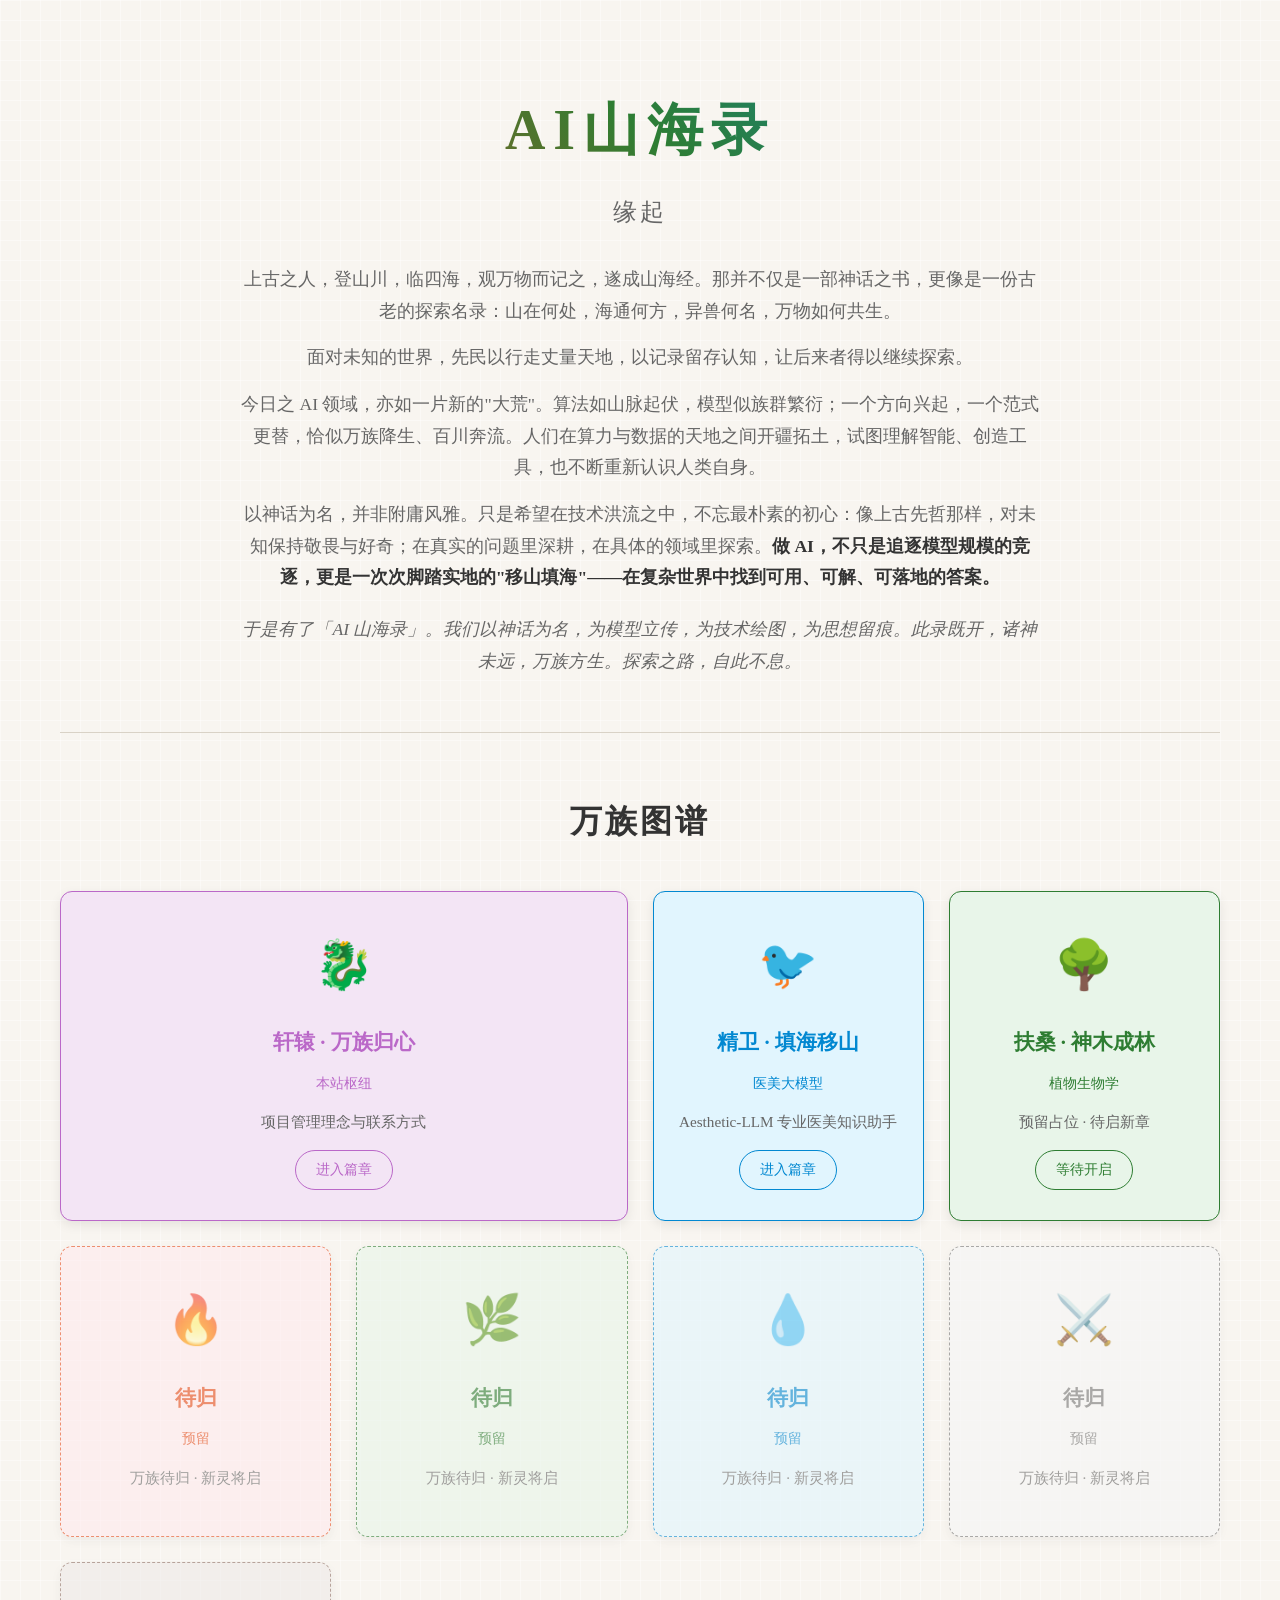
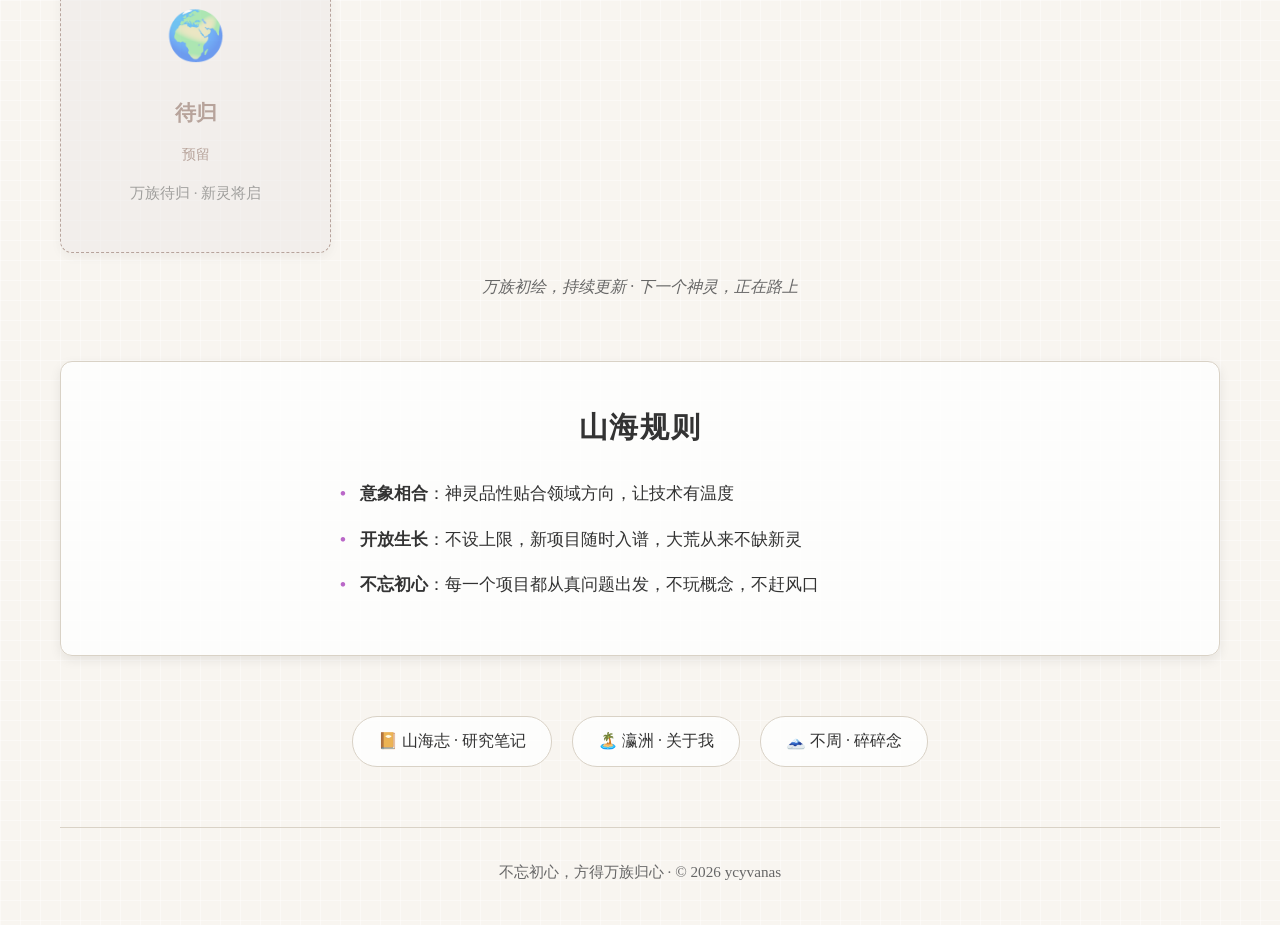
==== index.html @ 4aad5f32 "调整万族图谱顺序，轩辕居首" ====
<!DOCTYPE html>
<html lang="zh-CN">
<head>
    <meta charset="UTF-8">
    <meta name="viewport" content="width=device-width, initial-scale=1.0">
    <title>AI山海录 · 缘起</title>
    <link rel="stylesheet" href="styles/main.css">
</head>
<body>
    <div class="container">
        <!-- 卷首头部 -->
        <header class="hero">
            <h1 class="title">AI山海录</h1>
            <p class="subtitle">缘起</p>
            <div class="intro">
                <p>上古之人，登山川，临四海，观万物而记之，遂成山海经。那并不仅是一部神话之书，更像是一份古老的探索名录：山在何处，海通何方，异兽何名，万物如何共生。</p>
                <p>面对未知的世界，先民以行走丈量天地，以记录留存认知，让后来者得以继续探索。</p>
                <p>今日之 AI 领域，亦如一片新的"大荒"。算法如山脉起伏，模型似族群繁衍；一个方向兴起，一个范式更替，恰似万族降生、百川奔流。人们在算力与数据的天地之间开疆拓土，试图理解智能、创造工具，也不断重新认识人类自身。</p>
                <p>以神话为名，并非附庸风雅。只是希望在技术洪流之中，不忘最朴素的初心：像上古先哲那样，对未知保持敬畏与好奇；在真实的问题里深耕，在具体的领域里探索。<strong>做 AI，不只是追逐模型规模的竞逐，更是一次次脚踏实地的"移山填海"——在复杂世界中找到可用、可解、可落地的答案。</strong></p>
                <p class="open-note">于是有了「AI 山海录」。我们以神话为名，为模型立传，为技术绘图，为思想留痕。此录既开，诸神未远，万族方生。探索之路，自此不息。</p>
            </div>
        </header>

        <!-- 万族图谱 -->
        <section class="gods-map">
            <h2>万族图谱</h2>
            <div class="gods-grid">
                <!-- 轩辕 -->
                <div class="god-card center">
                    <div class="god-icon">🐉</div>
                    <h3>轩辕 · 万族归心</h3>
                    <p class="tag">本站枢纽</p>
                    <p class="desc">项目管理理念与联系方式</p>
                    <a href="gods/xuanyuan.html" class="enter-btn">进入篇章</a>
                </div>

                <!-- 精卫 -->
                <div class="god-card water">
                    <div class="god-icon">🐦</div>
                    <h3>精卫 · 填海移山</h3>
                    <p class="tag">医美大模型</p>
                    <p class="desc">Aesthetic-LLM 专业医美知识助手</p>
                    <a href="gods/jingwei.html" class="enter-btn">进入篇章</a>
                </div>

                <!-- 木部 - 扶桑 -->
                <div class="god-card wood">
                    <div class="god-icon">🌳</div>
                    <h3>扶桑 · 神木成林</h3>
                    <p class="tag">植物生物学</p>
                    <p class="desc">预留占位 · 待启新章</p>
                    <a href="gods/fusang.html" class="enter-btn">等待开启</a>
                </div>

                <!-- 火部 -->
                <div class="god-card fire empty">
                    <div class="god-icon">🔥</div>
                    <h3>待归</h3>
                    <p class="tag">预留</p>
                    <p class="desc">万族待归 · 新灵将启</p>
                </div>

                <!-- 木部 -->
                <div class="god-card wood empty">
                    <div class="god-icon">🌿</div>
                    <h3>待归</h3>
                    <p class="tag">预留</p>
                    <p class="desc">万族待归 · 新灵将启</p>
                </div>

                <!-- 水部 -->
                <div class="god-card water empty">
                    <div class="god-icon">💧</div>
                    <h3>待归</h3>
                    <p class="tag">预留</p>
                    <p class="desc">万族待归 · 新灵将启</p>
                </div>

                <!-- 金部 -->
                <div class="god-card metal empty">
                    <div class="god-icon">⚔️</div>
                    <h3>待归</h3>
                    <p class="tag">预留</p>
                    <p class="desc">万族待归 · 新灵将启</p>
                </div>

                <!-- 土部 -->
                <div class="god-card earth empty">
                    <div class="god-icon">🌍</div>
                    <h3>待归</h3>
                    <p class="tag">预留</p>
                    <p class="desc">万族待归 · 新灵将启</p>
                </div>
            </div>
            <p class="map-footer">万族初绘，持续更新 · 下一个神灵，正在路上</p>
        </section>

        <!-- 山海理念 -->
        <section class="philosophy">
            <h2>山海规则</h2>
            <ul>
                <li><strong>意象相合</strong>：神灵品性贴合领域方向，让技术有温度</li>
                <li><strong>开放生长</strong>：不设上限，新项目随时入谱，大荒从来不缺新灵</li>
                <li><strong>不忘初心</strong>：每一个项目都从真问题出发，不玩概念，不赶风口</li>
            </ul>
        </section>

        <!-- 导航入口 -->
        <nav class="main-nav">
            <a href="notes/" class="nav-item">📔 山海志 · 研究笔记</a>
            <a href="about.html" class="nav-item">🏝️ 瀛洲 · 关于我</a>
            <a href="blog/" class="nav-item">🗻 不周 · 碎碎念</a>
        </nav>

        <!-- 页脚 -->
        <footer class="footer">
            <p>不忘初心，方得万族归心 · © <span id="year"></span> ycyvanas</p>
        </footer>
    </div>

    <script>
        document.getElementById('year').textContent = new Date().getFullYear();
    </script>
</body>
</html>
---- styles/main.css ----
/* AI山海录 - 国风科技风样式 */
* {
    margin: 0;
    padding: 0;
    box-sizing: border-box;
}

:root {
    /* 淡色系国风配色 */
    --bg-color: #f8f5f0;
    --text-color: #333333;
    --secondary-text: #666666;
    --border-color: #d9d2c6;
    --card-bg: rgba(255, 255, 255, 0.8);
    --shadow: 0 4px 12px rgba(0, 0, 0, 0.08);

    /* 五行配色 */
    --fire: #e64a19;
    --fire-light: #ffebee;
    --wood: #2e7d32;
    --wood-light: #e8f5e9;
    --water: #0288d1;
    --water-light: #e1f5fe;
    --metal: #757575;
    --metal-light: #f5f5f5;
    --earth: #8d6e63;
    --earth-light: #efebe9;
    --center: #ba68c8;
    --center-light: #f3e5f5;
}

body {
    font-family: "Noto Serif SC", "Source Han Serif SC", serif;
    background-color: var(--bg-color);
    background-image: 
        linear-gradient(rgba(255,255,255,0.4) 1px, transparent 1px),
        linear-gradient(90deg, rgba(255,255,255,0.4) 1px, transparent 1px);
    background-size: 20px 20px;
    color: var(--text-color);
    line-height: 1.8;
    min-height: 100vh;
}

.container {
    max-width: 1200px;
    margin: 0 auto;
    padding: 40px 20px;
}

/* 卷首头部 */
.hero {
    text-align: center;
    margin-bottom: 60px;
    padding: 40px 0;
    border-bottom: 1px solid var(--border-color);
}

.title {
    font-size: 3.5rem;
    font-weight: bold;
    letter-spacing: 0.5rem;
    margin-bottom: 10px;
    background: linear-gradient(45deg, var(--fire), var(--wood), var(--water));
    -webkit-background-clip: text;
    -webkit-text-fill-color: transparent;
    background-clip: text;
}

.subtitle {
    font-size: 1.5rem;
    color: var(--secondary-text);
    margin-bottom: 30px;
    letter-spacing: 0.2rem;
}

.intro {
    max-width: 800px;
    margin: 0 auto;
    font-size: 1.1rem;
    color: var(--secondary-text);
}

.intro p {
    margin-bottom: 15px;
}

.intro strong {
    color: var(--text-color);
}

.open-note {
    font-style: italic;
    margin-top: 20px;
    color: var(--secondary-text);
}

/* 万族图谱 */
.gods-map {
    margin-bottom: 60px;
}

.gods-map h2 {
    text-align: center;
    font-size: 2rem;
    margin-bottom: 40px;
    letter-spacing: 0.2rem;
}

.gods-grid {
    display: grid;
    grid-template-columns: repeat(auto-fill, minmax(260px, 1fr));
    gap: 25px;
    margin-bottom: 20px;
}

.god-card {
    background: var(--card-bg);
    border: 1px solid var(--border-color);
    border-radius: 12px;
    padding: 30px 20px;
    text-align: center;
    box-shadow: var(--shadow);
    transition: all 0.3s ease;
}

.god-card:hover {
    transform: translateY(-5px);
    box-shadow: 0 8px 20px rgba(0, 0, 0, 0.12);
}

.god-card.empty {
    opacity: 0.6;
    border-style: dashed;
}

.god-icon {
    font-size: 3rem;
    margin-bottom: 15px;
}

.god-card h3 {
    font-size: 1.3rem;
    margin-bottom: 8px;
}

.god-card .tag {
    display: inline-block;
    padding: 2px 12px;
    border-radius: 12px;
    font-size: 0.85rem;
    margin-bottom: 10px;
}

.god-card .desc {
    color: var(--secondary-text);
    font-size: 0.95rem;
    margin-bottom: 15px;
}

.enter-btn {
    display: inline-block;
    padding: 6px 20px;
    border: 1px solid currentColor;
    border-radius: 20px;
    text-decoration: none;
    color: inherit;
    font-size: 0.9rem;
    transition: all 0.3s ease;
}

.enter-btn:hover {
    background: currentColor;
    color: white;
}

/* 五行配色 */
.god-card.fire {
    border-color: var(--fire);
    color: var(--fire);
    background-color: var(--fire-light);
}
.god-card.wood {
    border-color: var(--wood);
    color: var(--wood);
    background-color: var(--wood-light);
}
.god-card.water {
    border-color: var(--water);
    color: var(--water);
    background-color: var(--water-light);
}
.god-card.metal {
    border-color: var(--metal);
    color: var(--metal);
    background-color: var(--metal-light);
}
.god-card.earth {
    border-color: var(--earth);
    color: var(--earth);
    background-color: var(--earth-light);
}
.god-card.center {
    border-color: var(--center);
    color: var(--center);
    background-color: var(--center-light);
    grid-column: span 2;
}
@media (max-width: 768px) {
    .god-card.center {
        grid-column: span 1;
    }
}

.map-footer {
    text-align: center;
    color: var(--secondary-text);
    font-style: italic;
    margin-top: 20px;
}

/* 山海理念 */
.philosophy {
    margin-bottom: 60px;
    padding: 40px;
    background: var(--card-bg);
    border: 1px solid var(--border-color);
    border-radius: 12px;
    box-shadow: var(--shadow);
}

.philosophy h2 {
    text-align: center;
    font-size: 1.8rem;
    margin-bottom: 25px;
    letter-spacing: 0.1rem;
}

.philosophy ul {
    max-width: 600px;
    margin: 0 auto;
    list-style: none;
}

.philosophy li {
    margin-bottom: 15px;
    padding-left: 20px;
    position: relative;
    font-size: 1.05rem;
}

.philosophy li::before {
    content: "•";
    position: absolute;
    left: 0;
    color: var(--center);
    font-weight: bold;
}

/* 导航 */
.main-nav {
    display: flex;
    flex-wrap: wrap;
    justify-content: center;
    gap: 20px;
    margin-bottom: 60px;
}

.nav-item {
    padding: 10px 25px;
    background: var(--card-bg);
    border: 1px solid var(--border-color);
    border-radius: 25px;
    text-decoration: none;
    color: var(--text-color);
    transition: all 0.3s ease;
}

.nav-item:hover {
    border-color: var(--center);
    background: var(--center-light);
    color: var(--center);
}

/* 页脚 */
.footer {
    text-align: center;
    padding-top: 30px;
    border-top: 1px solid var(--border-color);
    color: var(--secondary-text);
    font-size: 0.95rem;
}

/* 子页面通用样式 */
.god-header {
    text-align: center;
    margin-bottom: 40px;
    padding-bottom: 20px;
    border-bottom: 1px solid var(--border-color);
}
.god-header .god-icon {
    font-size: 4rem;
    margin-bottom: 15px;
}
.god-header h1 {
    font-size: 2.2rem;
    margin-bottom: 8px;
}
.god-header .tag {
    color: var(--secondary-text);
    font-size: 1.1rem;
}
.god-content {
    max-width: 800px;
    margin: 0 auto 40px;
    background: var(--card-bg);
    padding: 40px;
    border-radius: 12px;
    border: 1px solid var(--border-color);
    box-shadow: var(--shadow);
}
.god-content h2 {
    font-size: 1.5rem;
    margin: 30px 0 15px;
}
.god-content h2:first-child {
    margin-top: 0;
}
.god-content ul, .god-content ol {
    padding-left: 25px;
    margin-bottom: 15px;
}
.god-content li {
    margin-bottom: 8px;
}
.back-nav {
    text-align: center;
    margin-bottom: 40px;
}
.back-nav a {
    display: inline-block;
    padding: 8px 25px;
    border: 1px solid var(--border-color);
    border-radius: 20px;
    text-decoration: none;
    color: var(--text-color);
    transition: all 0.3s ease;
}
.back-nav a:hover {
    border-color: var(--center);
    background: var(--center-light);
    color: var(--center);
}
blockquote {
    border-left: 4px solid var(--border-color);
    padding-left: 20px;
    font-style: italic;
    color: var(--secondary-text);
    margin: 20px 0;
}
.god-content a {
    color: var(--water);
}

/* 响应式 */
@media (max-width: 768px) {
    .title {
        font-size: 2.5rem;
        letter-spacing: 0.2rem;
    }
    .container {
        padding: 20px 15px;
    }
    .philosophy {
        padding: 25px 20px;
    }
    .god-content {
        padding: 25px 20px;
    }
}
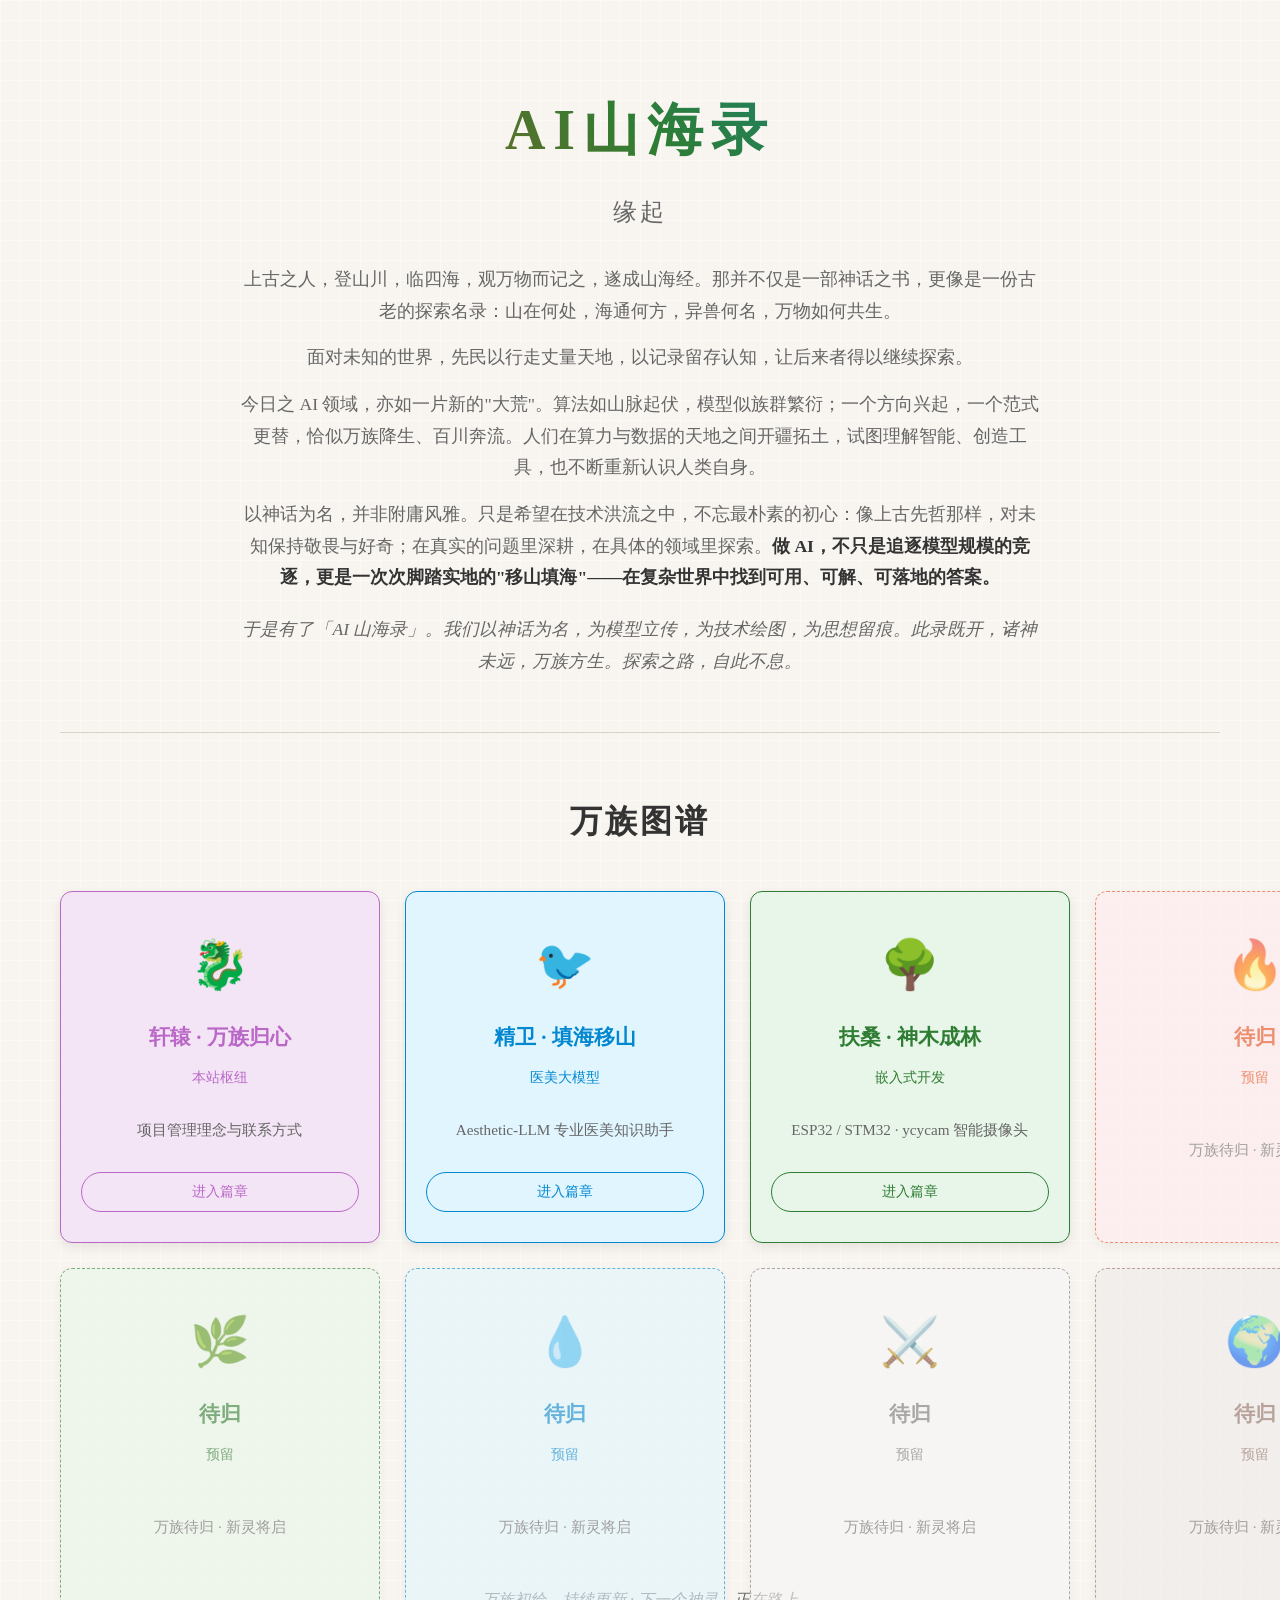
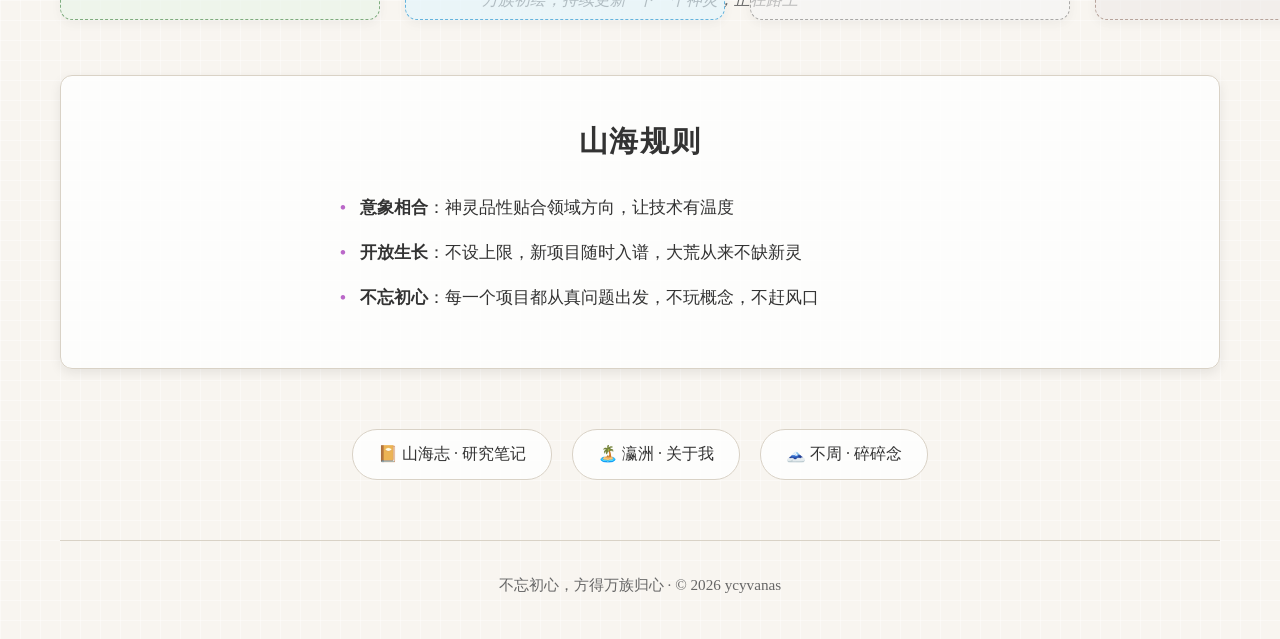
==== commit cf1d9271: "更新扶桑页面：补充嵌入式开发项目进展" ====
--- a/index.html
+++ b/index.html
@@ -47,9 +47,9 @@
                 <div class="god-card wood">
                     <div class="god-icon">🌳</div>
                     <h3>扶桑 · 神木成林</h3>
-                    <p class="tag">植物生物学</p>
-                    <p class="desc">预留占位 · 待启新章</p>
-                    <a href="gods/fusang.html" class="enter-btn">等待开启</a>
+                    <p class="tag">嵌入式开发</p>
+                    <p class="desc">ESP32 / STM32 · ycycam 智能摄像头</p>
+                    <a href="gods/fusang.html" class="enter-btn">进入篇章</a>
                 </div>
 
                 <!-- 火部 -->
--- a/styles/main.css
+++ b/styles/main.css
@@ -108,9 +108,24 @@
 
 .gods-grid {
     display: grid;
-    grid-template-columns: repeat(auto-fill, minmax(260px, 1fr));
+    grid-template-columns: repeat(4, 1fr);
     gap: 25px;
     margin-bottom: 20px;
+}
+@media (max-width: 1024px) {
+    .gods-grid {
+        grid-template-columns: repeat(3, 1fr);
+    }
+}
+@media (max-width: 768px) {
+    .gods-grid {
+        grid-template-columns: repeat(2, 1fr);
+    }
+}
+@media (max-width: 480px) {
+    .gods-grid {
+        grid-template-columns: 1fr;
+    }
 }
 
 .god-card {
@@ -121,6 +136,10 @@
     text-align: center;
     box-shadow: var(--shadow);
     transition: all 0.3s ease;
+    aspect-ratio: 1 / 1.1;
+    display: flex;
+    flex-direction: column;
+    justify-content: space-between;
 }
 
 .god-card:hover {
@@ -135,12 +154,14 @@
 
 .god-icon {
     font-size: 3rem;
-    margin-bottom: 15px;
+    margin-bottom: 10px;
+    flex-shrink: 0;
 }
 
 .god-card h3 {
     font-size: 1.3rem;
     margin-bottom: 8px;
+    flex-shrink: 0;
 }
 
 .god-card .tag {
@@ -149,12 +170,17 @@
     border-radius: 12px;
     font-size: 0.85rem;
     margin-bottom: 10px;
+    flex-shrink: 0;
 }
 
 .god-card .desc {
     color: var(--secondary-text);
     font-size: 0.95rem;
     margin-bottom: 15px;
+    flex-grow: 1;
+    display: flex;
+    align-items: center;
+    justify-content: center;
 }
 
 .enter-btn {
@@ -203,12 +229,6 @@
     border-color: var(--center);
     color: var(--center);
     background-color: var(--center-light);
-    grid-column: span 2;
-}
-@media (max-width: 768px) {
-    .god-card.center {
-        grid-column: span 1;
-    }
 }
 
 .map-footer {
@@ -367,13 +387,102 @@
         font-size: 2.5rem;
         letter-spacing: 0.2rem;
     }
+    .subtitle {
+        font-size: 1.2rem;
+    }
+    .intro {
+        font-size: 1rem;
+    }
+    .hero {
+        padding: 20px 0 40px;
+        margin-bottom: 40px;
+    }
     .container {
         padding: 20px 15px;
     }
     .philosophy {
         padding: 25px 20px;
+        margin-bottom: 40px;
+    }
+    .philosophy h2 {
+        font-size: 1.5rem;
+    }
+    .gods-map h2 {
+        font-size: 1.6rem;
     }
     .god-content {
         padding: 25px 20px;
     }
-}
+    .god-icon {
+        font-size: 2.5rem;
+    }
+    .god-card h3 {
+        font-size: 1.15rem;
+    }
+    .god-card {
+        padding: 25px 15px;
+    }
+    .main-nav {
+        gap: 15px;
+        margin-bottom: 40px;
+    }
+    .nav-item {
+        padding: 8px 20px;
+        font-size: 0.95rem;
+    }
+}
+@media (max-width: 480px) {
+    .title {
+        font-size: 2rem;
+        letter-spacing: 0.1rem;
+    }
+    .subtitle {
+        font-size: 1rem;
+        margin-bottom: 20px;
+    }
+    .intro {
+        font-size: 0.95rem;
+    }
+    .hero {
+        padding: 10px 0 30px;
+        margin-bottom: 30px;
+    }
+    .gods-map h2 {
+        font-size: 1.4rem;
+        margin-bottom: 25px;
+    }
+    .philosophy {
+        padding: 20px 15px;
+        margin-bottom: 30px;
+    }
+    .philosophy h2 {
+        font-size: 1.3rem;
+        margin-bottom: 20px;
+    }
+    .philosophy li {
+        font-size: 0.95rem;
+    }
+    .god-icon {
+        font-size: 3rem;
+    }
+    .god-card h3 {
+        font-size: 1.3rem;
+    }
+    .god-card {
+        padding: 30px 20px;
+        aspect-ratio: 2 / 1;
+    }
+    .main-nav {
+        flex-direction: column;
+        gap: 10px;
+    }
+    .nav-item {
+        text-align: center;
+    }
+    .god-header h1 {
+        font-size: 1.8rem;
+    }
+    .god-header .god-icon {
+        font-size: 3.5rem;
+    }
+}
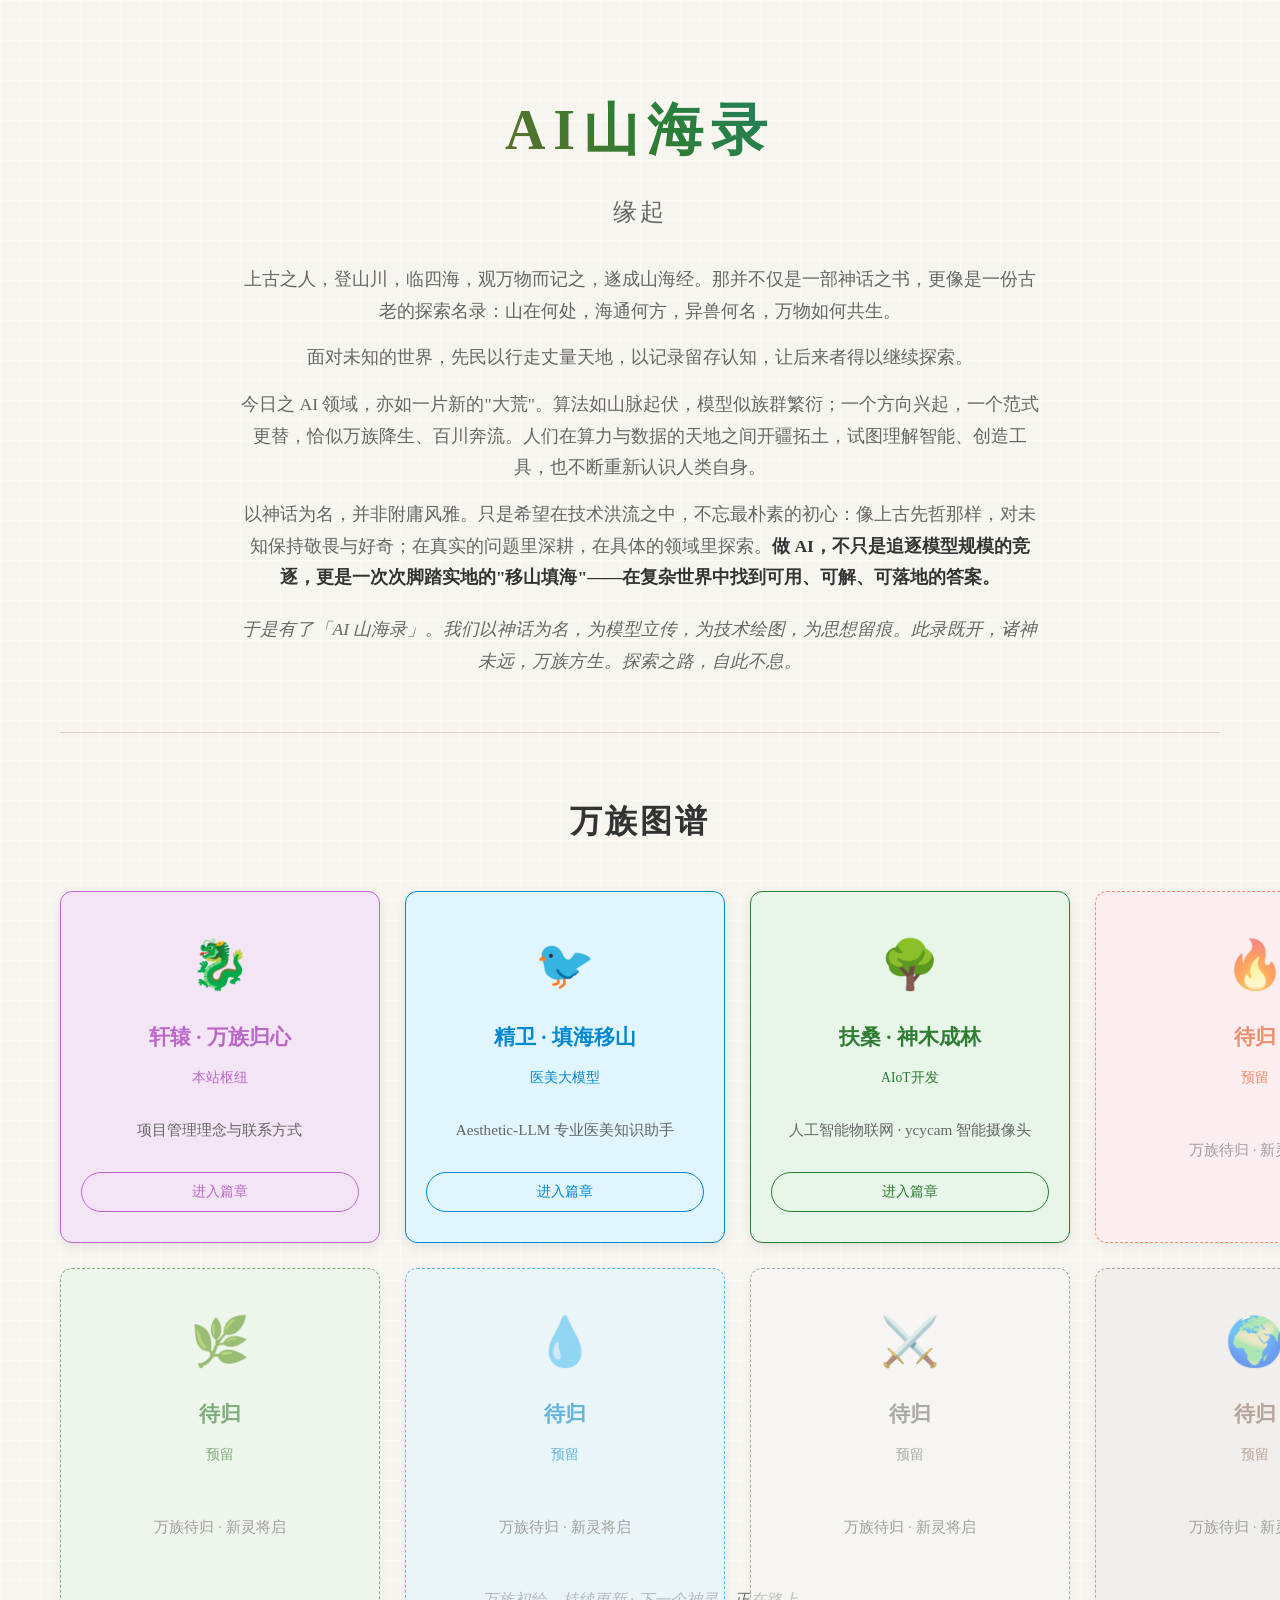
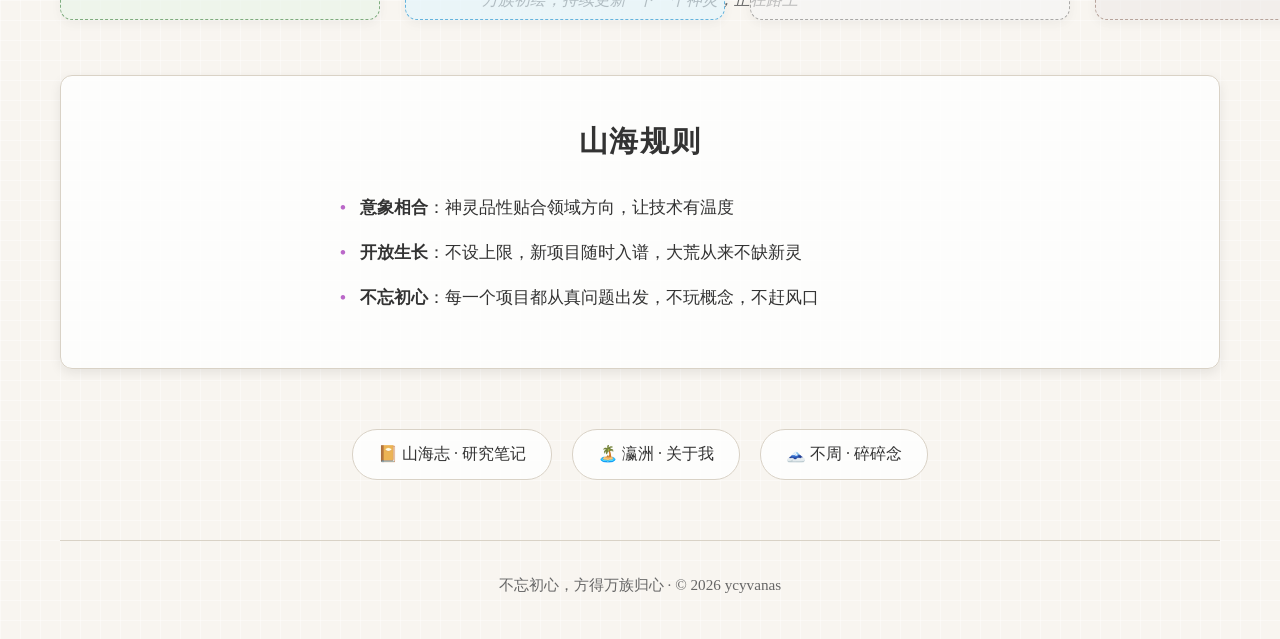
==== commit 96b5ccea: "扶桑领域重新聚焦：嵌入式开发 → AIoT开发" ====
--- a/index.html
+++ b/index.html
@@ -47,8 +47,8 @@
                 <div class="god-card wood">
                     <div class="god-icon">🌳</div>
                     <h3>扶桑 · 神木成林</h3>
-                    <p class="tag">嵌入式开发</p>
-                    <p class="desc">ESP32 / STM32 · ycycam 智能摄像头</p>
+                    <p class="tag">AIoT开发</p>
+                    <p class="desc">人工智能物联网 · ycycam 智能摄像头</p>
                     <a href="gods/fusang.html" class="enter-btn">进入篇章</a>
                 </div>
 
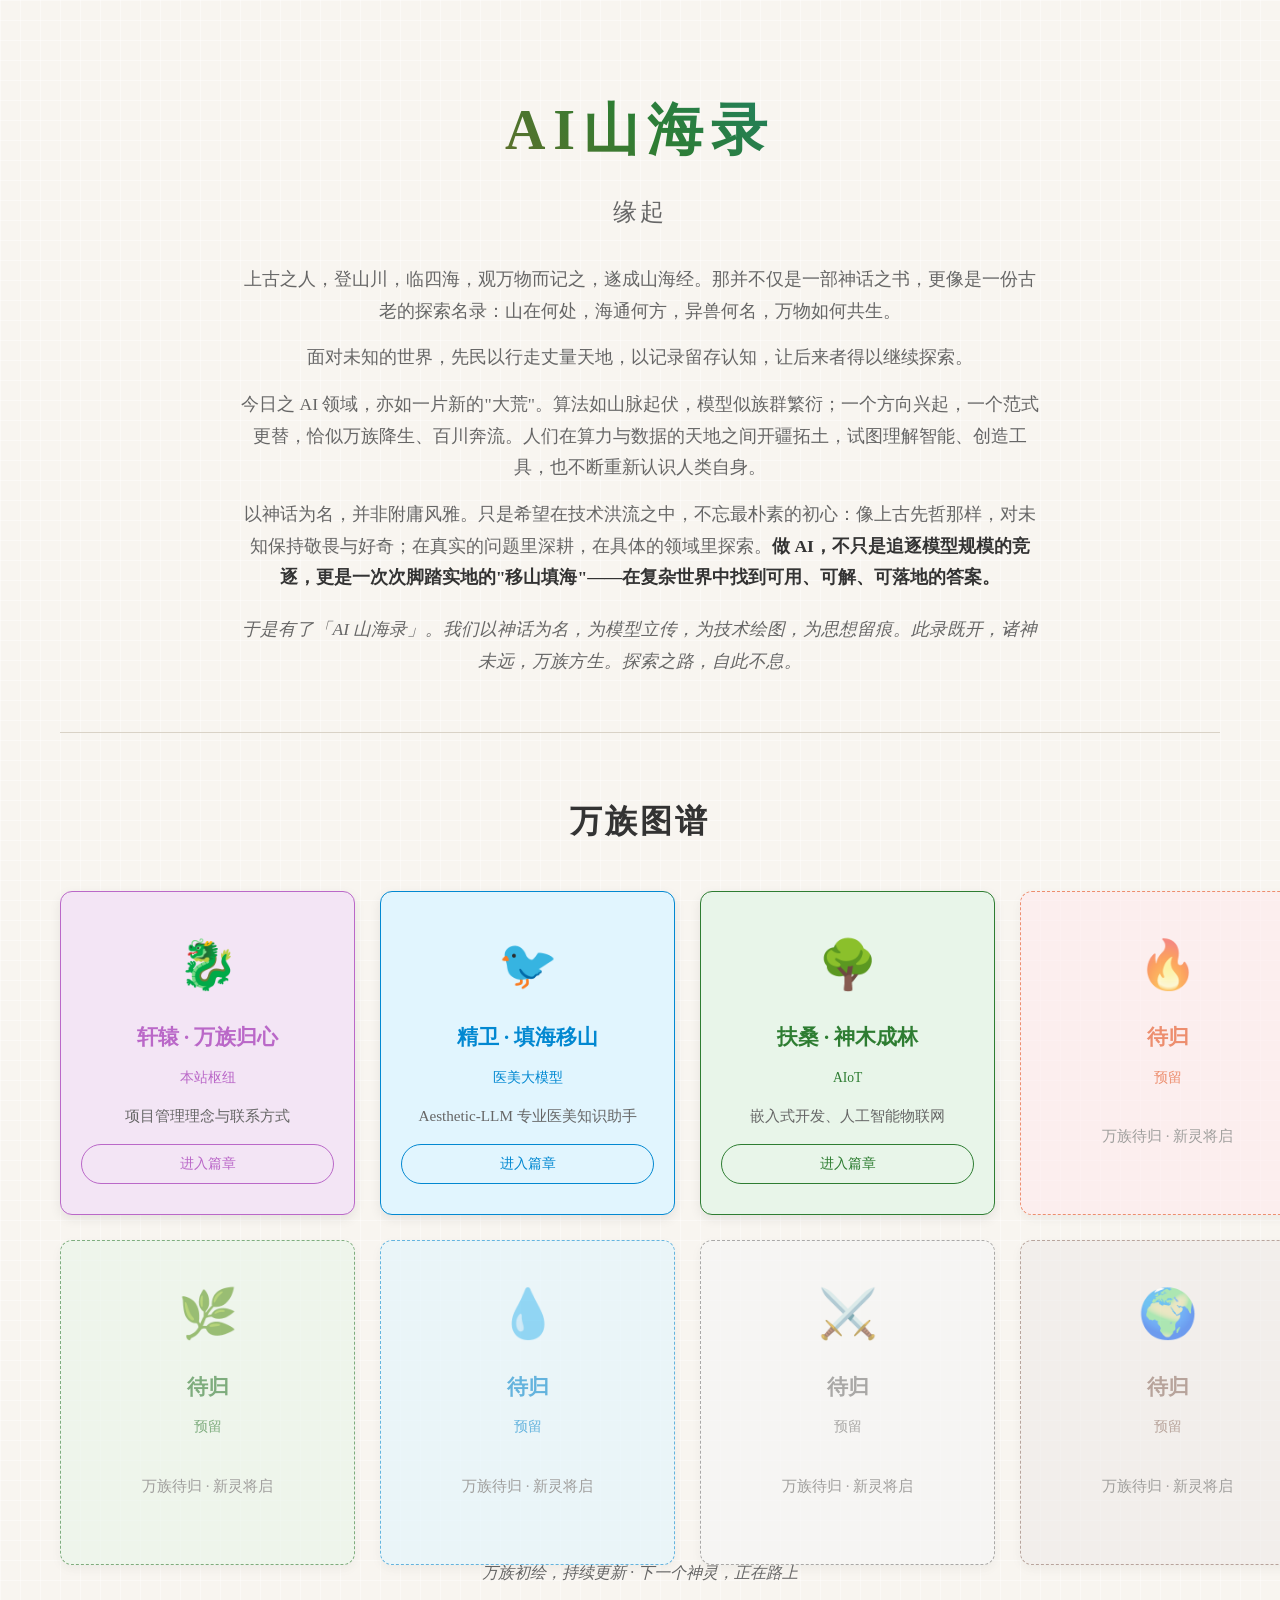
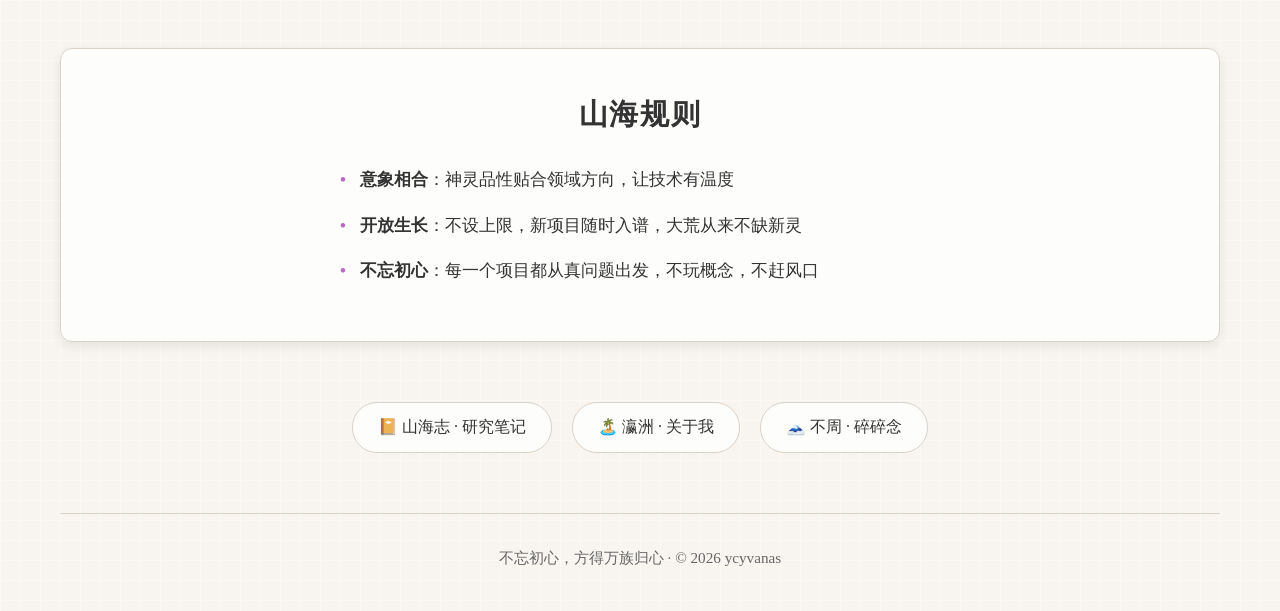
==== commit bc68698b: "auto update 2026-05-31 12:47:23" ====
--- a/index.html
+++ b/index.html
@@ -47,8 +47,8 @@
                 <div class="god-card wood">
                     <div class="god-icon">🌳</div>
                     <h3>扶桑 · 神木成林</h3>
-                    <p class="tag">AIoT开发</p>
-                    <p class="desc">人工智能物联网 · ycycam 智能摄像头</p>
+                    <p class="tag">AIoT</p>
+                    <p class="desc">嵌入式开发、人工智能物联网</p>
                     <a href="gods/fusang.html" class="enter-btn">进入篇章</a>
                 </div>
 
--- a/styles/main.css
+++ b/styles/main.css
@@ -381,6 +381,122 @@
     color: var(--water);
 }
 
+/* 文档卡片网格 */
+.doc-links {
+    margin: 25px 0 30px;
+}
+.doc-links h2 {
+    margin-bottom: 20px !important;
+}
+.doc-grid {
+    display: grid;
+    grid-template-columns: repeat(2, 1fr);
+    gap: 15px;
+}
+@media (max-width: 600px) {
+    .doc-grid {
+        grid-template-columns: 1fr;
+    }
+}
+.doc-card {
+    display: flex;
+    flex-wrap: wrap;
+    align-items: center;
+    gap: 10px;
+    padding: 16px;
+    background: var(--card-bg);
+    border: 1px solid var(--border-color);
+    border-radius: 10px;
+    text-decoration: none;
+    color: var(--text-color);
+    transition: all 0.3s ease;
+}
+.doc-card:hover {
+    border-color: var(--wood);
+    background: var(--wood-light);
+    transform: translateY(-2px);
+    box-shadow: 0 4px 12px rgba(0, 0, 0, 0.1);
+}
+.doc-icon {
+    font-size: 1.6rem;
+    flex-shrink: 0;
+}
+.doc-title {
+    font-weight: bold;
+    font-size: 1.05rem;
+    color: var(--wood);
+    width: 100%;
+}
+.doc-desc {
+    font-size: 0.85rem;
+    color: var(--secondary-text);
+    width: 100%;
+}
+
+/* 规格速查表格 */
+.spec-table {
+    width: 100%;
+    border-collapse: collapse;
+    margin: 10px 0 20px;
+    font-size: 0.95rem;
+}
+.spec-table th {
+    background: var(--wood-light);
+    padding: 10px 14px;
+    text-align: left;
+    border-bottom: 2px solid var(--wood);
+    color: var(--wood);
+    font-weight: bold;
+}
+.spec-table td {
+    padding: 8px 14px;
+    border-bottom: 1px solid var(--border-color);
+}
+.spec-table tr:hover td {
+    background: rgba(46, 125, 50, 0.04);
+}
+
+/* 学习路线 */
+.learning-path {
+    background: var(--bh-color, var(--wood-light));
+    border: 1px dashed var(--wood);
+    border-radius: 10px;
+    padding: 16px 20px;
+    margin: 15px 0 25px;
+    text-align: center;
+}
+.learning-path h4 {
+    margin-bottom: 8px;
+    color: var(--wood);
+}
+.path-diagram {
+    font-family: "Noto Serif SC", monospace;
+    font-size: 1rem;
+    color: var(--wood);
+    white-space: pre-wrap;
+    word-break: break-all;
+    margin: 8px 0;
+    background: transparent;
+    border: none;
+    padding: 0;
+    line-height: 1.8;
+}
+.path-note {
+    font-size: 0.85rem;
+    color: var(--secondary-text);
+    font-style: italic;
+}
+
+/* 更新标记 */
+.update-note {
+    text-align: right;
+    font-size: 0.8rem;
+    color: var(--secondary-text);
+    margin-top: 30px;
+    border-top: 1px solid var(--border-color);
+    padding-top: 15px;
+}
+
 /* 响应式 */
 @media (max-width: 768px) {
     .title {
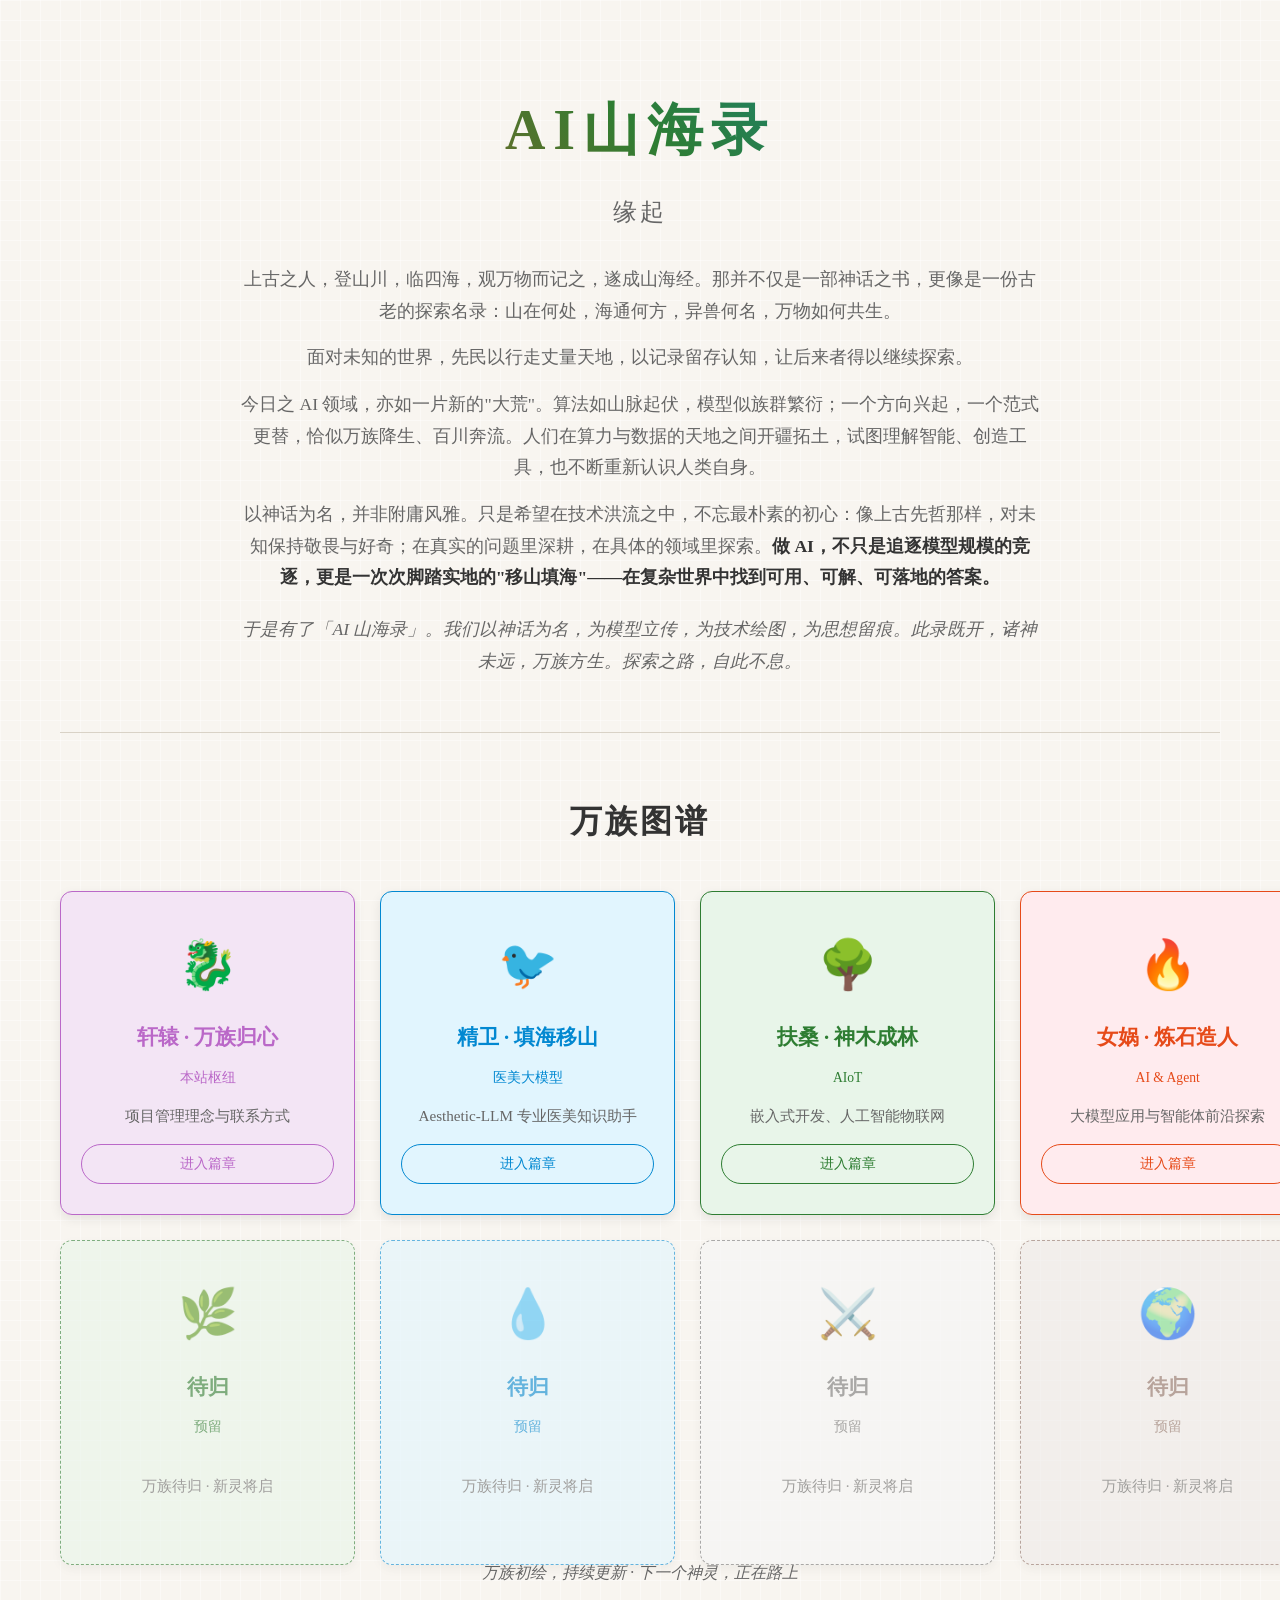
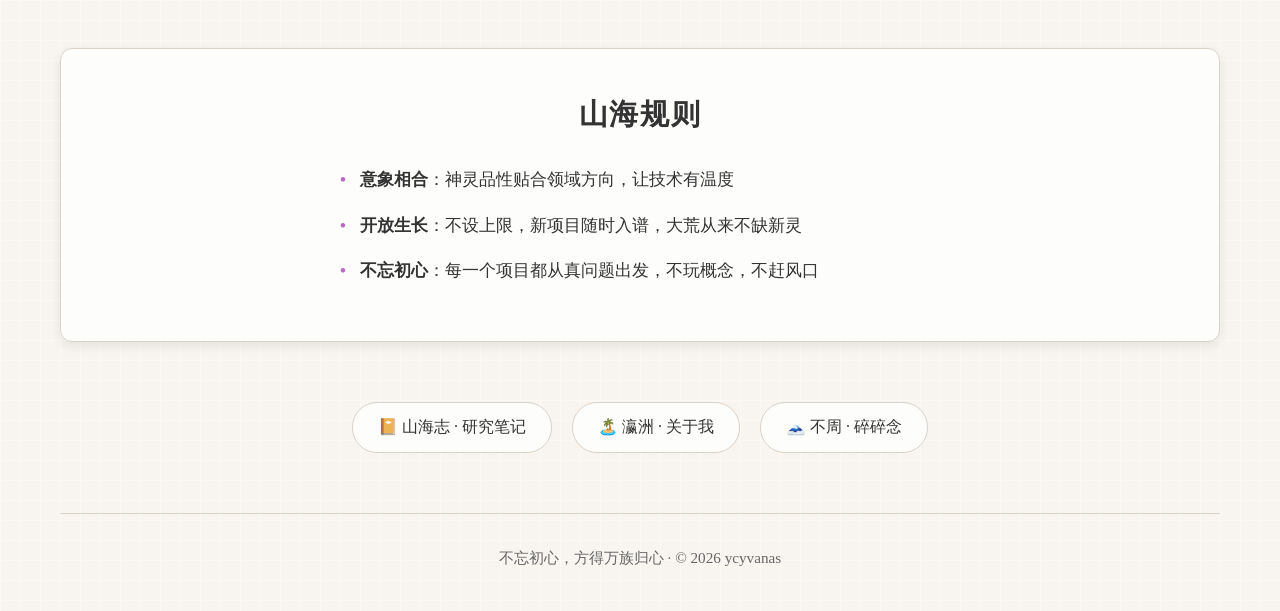
==== commit 6c8dd8f9: "新增女娲页面：AI&Agent前沿，火部归位" ====
--- a/index.html
+++ b/index.html
@@ -52,12 +52,13 @@
                     <a href="gods/fusang.html" class="enter-btn">进入篇章</a>
                 </div>
 
-                <!-- 火部 -->
-                <div class="god-card fire empty">
+                <!-- 火部 - 女娲 -->
+                <div class="god-card fire">
                     <div class="god-icon">🔥</div>
-                    <h3>待归</h3>
-                    <p class="tag">预留</p>
-                    <p class="desc">万族待归 · 新灵将启</p>
+                    <h3>女娲 · 炼石造人</h3>
+                    <p class="tag">AI & Agent</p>
+                    <p class="desc">大模型应用与智能体前沿探索</p>
+                    <a href="gods/nvwa.html" class="enter-btn">进入篇章</a>
                 </div>
 
                 <!-- 木部 -->
--- a/styles/main.css
+++ b/styles/main.css
@@ -487,6 +487,24 @@
     font-style: italic;
 }
 
+/* 发展路线 */
+.roadmap h3 {
+    font-size: 1rem;
+    margin-top: 1.2em;
+    margin-bottom: 0.4em;
+    color: var(--heading-color);
+}
+.roadmap .roadmap-status {
+    font-size: 0.75rem;
+    color: var(--secondary-text);
+    font-weight: normal;
+    margin-left: 0.5em;
+}
+.roadmap ul {
+    margin-top: 0;
+    margin-bottom: 0.6em;
+}
+
 /* 更新标记 */
 .update-note {
     text-align: right;
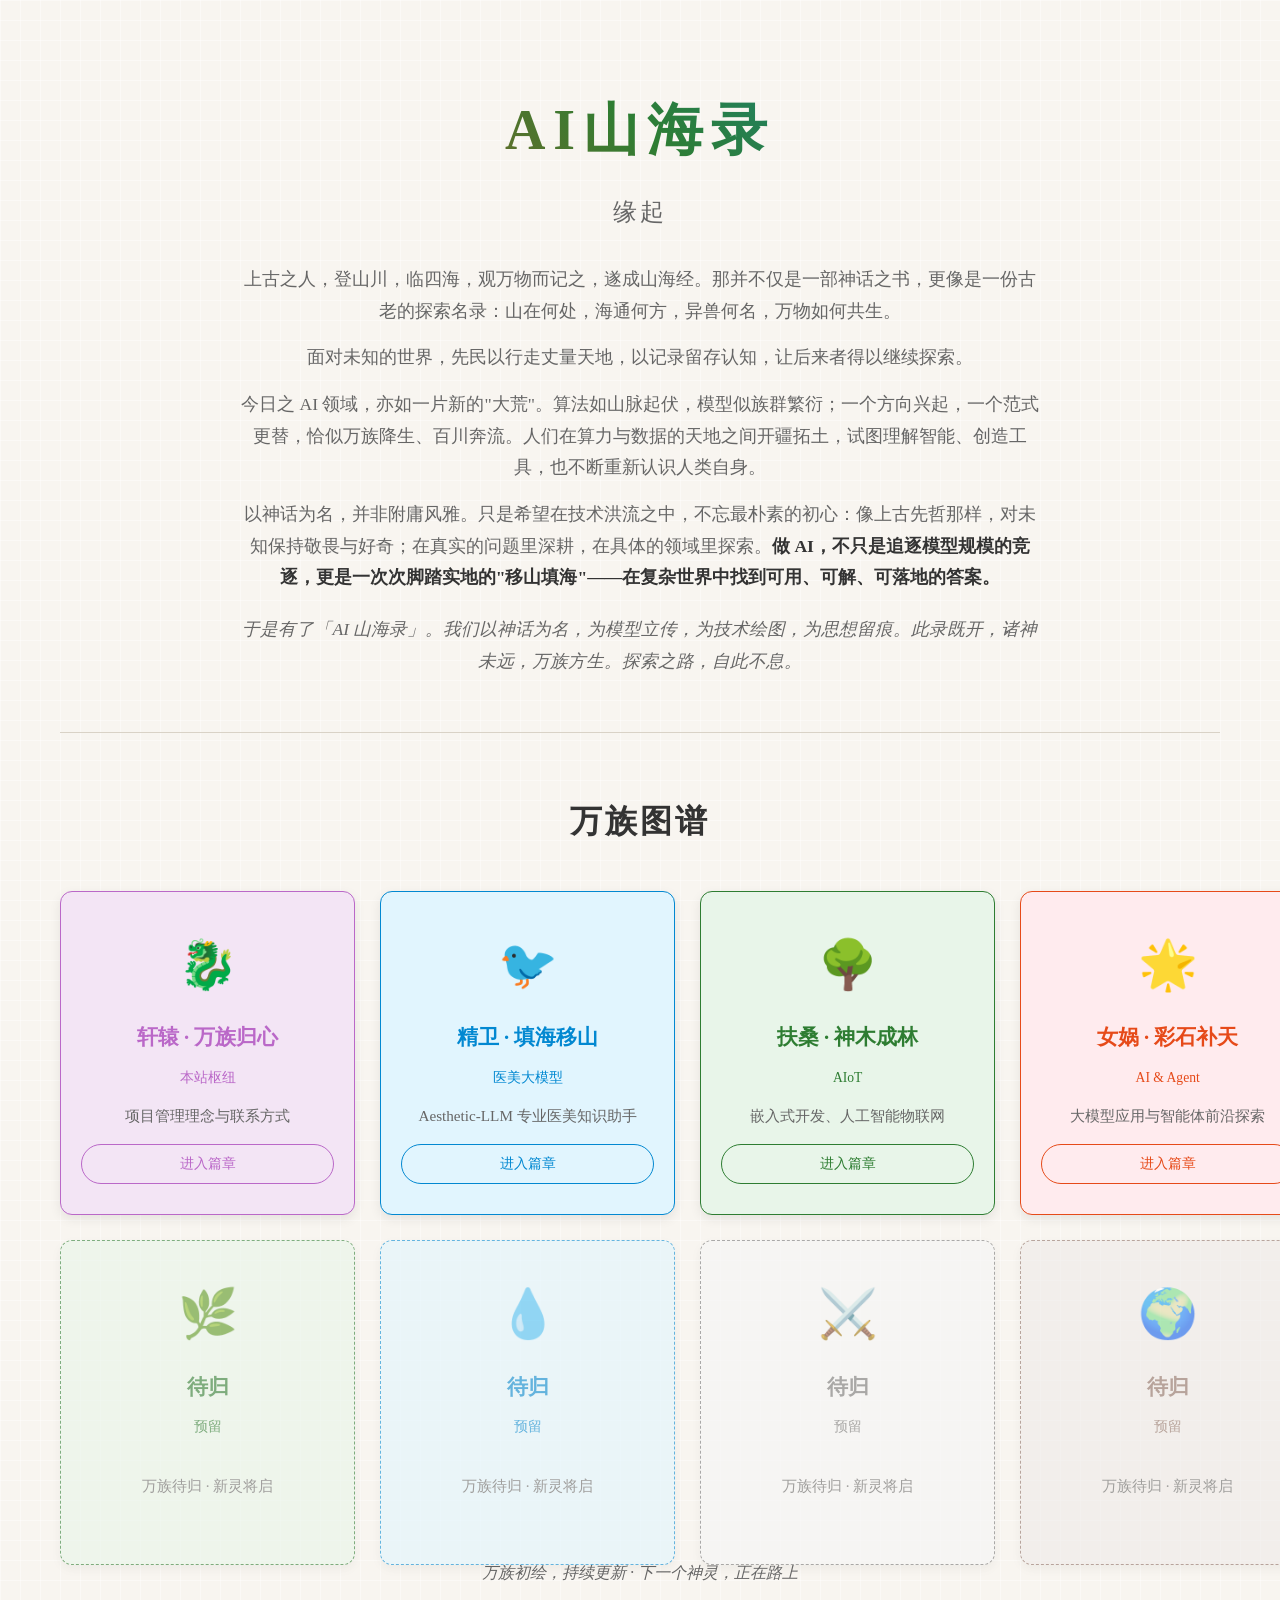
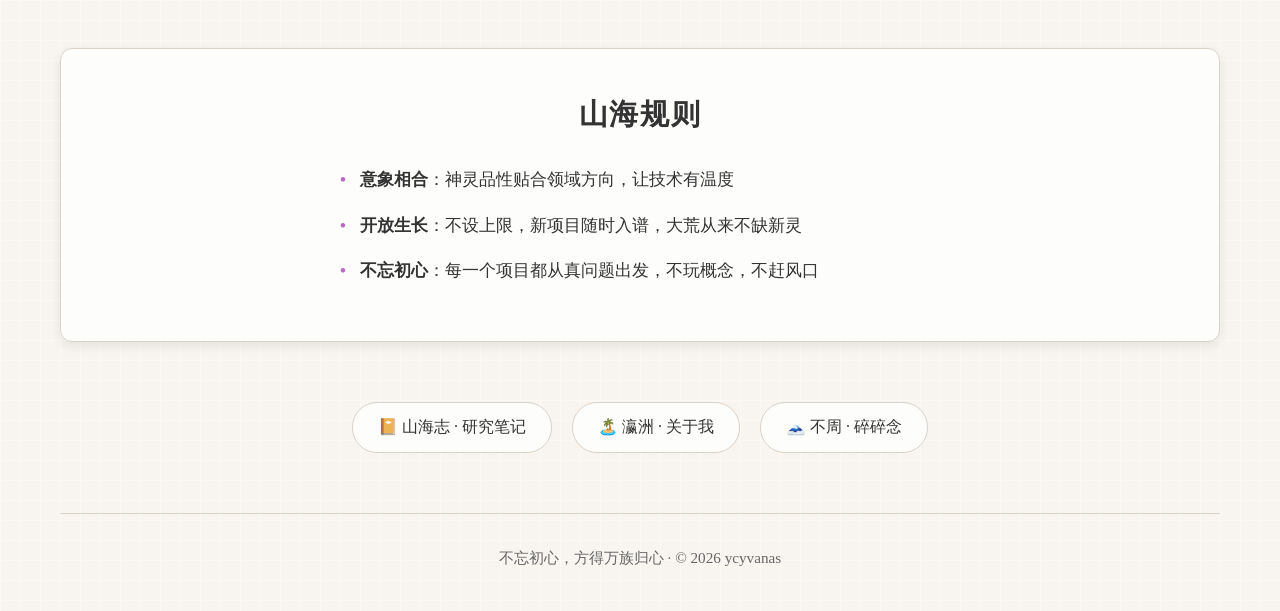
==== commit 3b922875: "女娲页面重写：以「彩石补天」为核心叙事，五色石对应五大能力方向" ====
--- a/index.html
+++ b/index.html
@@ -54,8 +54,8 @@
 
                 <!-- 火部 - 女娲 -->
                 <div class="god-card fire">
-                    <div class="god-icon">🔥</div>
-                    <h3>女娲 · 炼石造人</h3>
+                    <div class="god-icon">🌟</div>
+                    <h3>女娲 · 彩石补天</h3>
                     <p class="tag">AI & Agent</p>
                     <p class="desc">大模型应用与智能体前沿探索</p>
                     <a href="gods/nvwa.html" class="enter-btn">进入篇章</a>
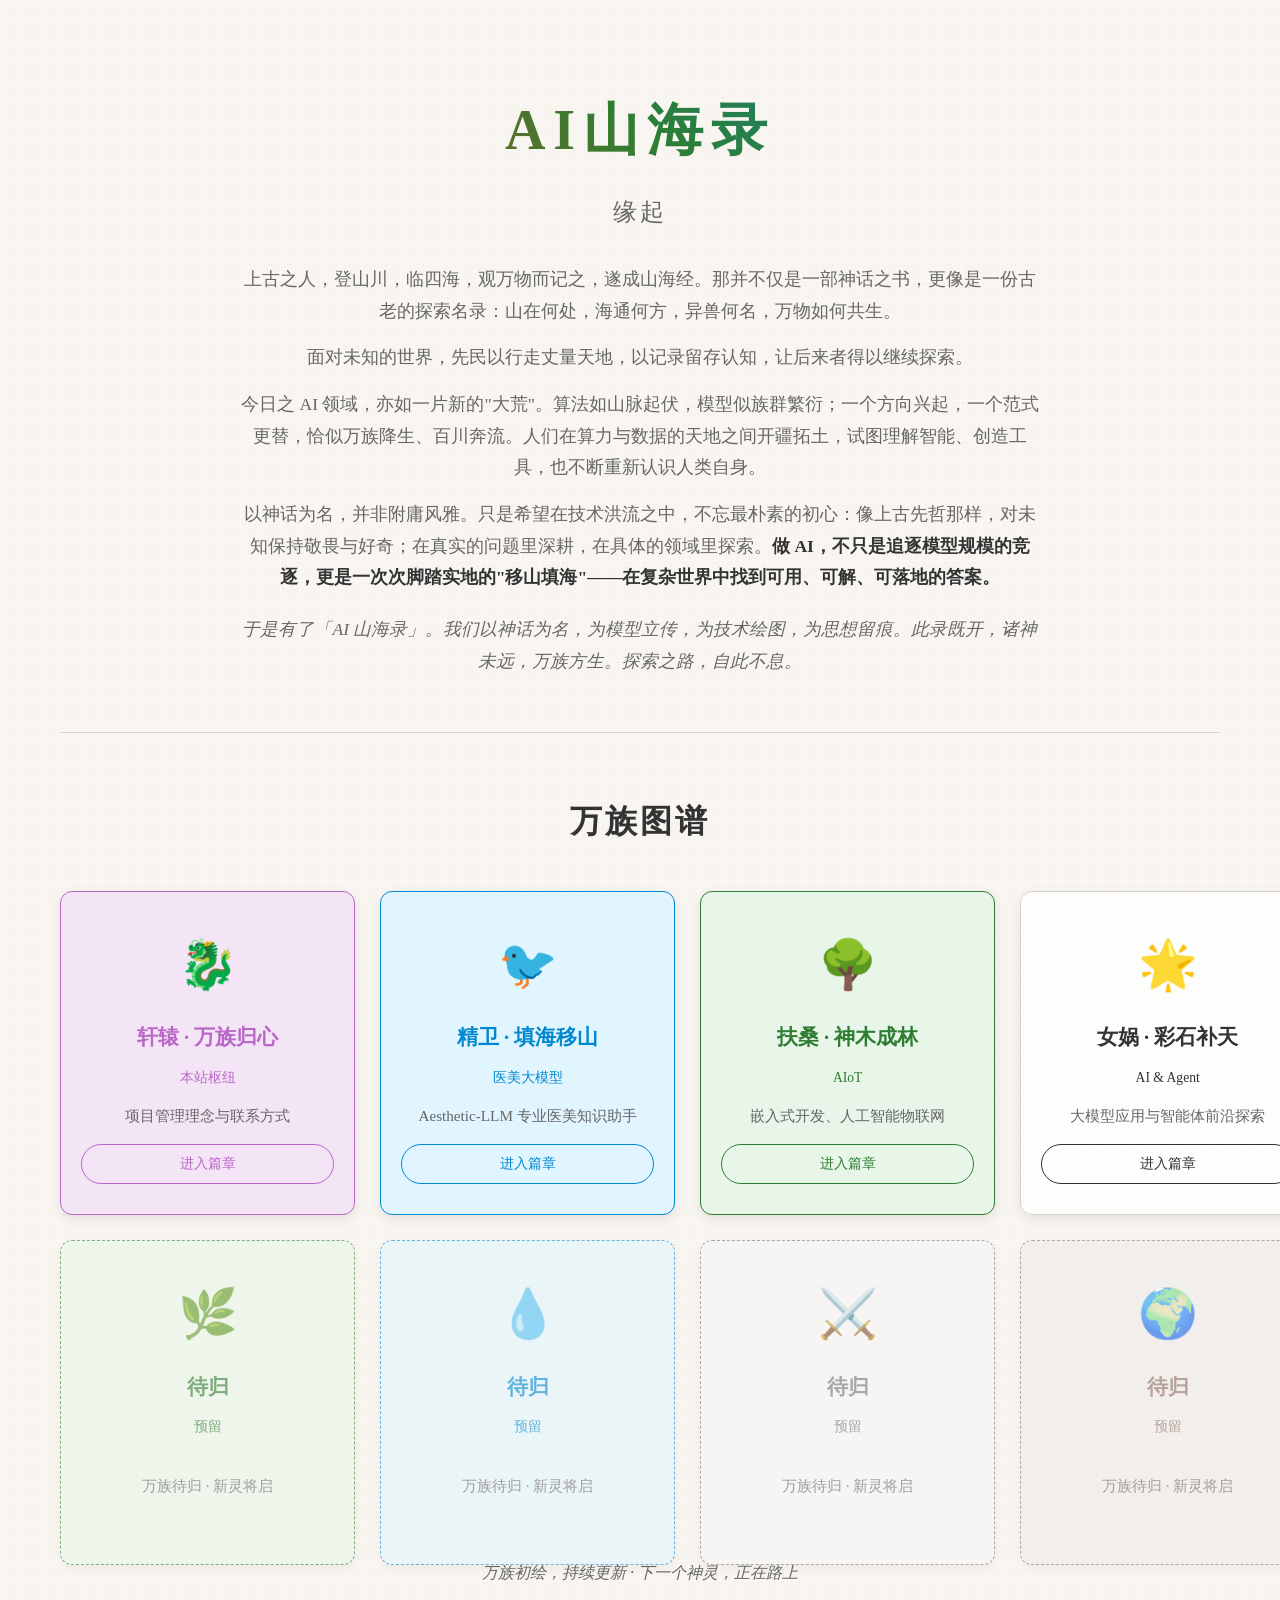
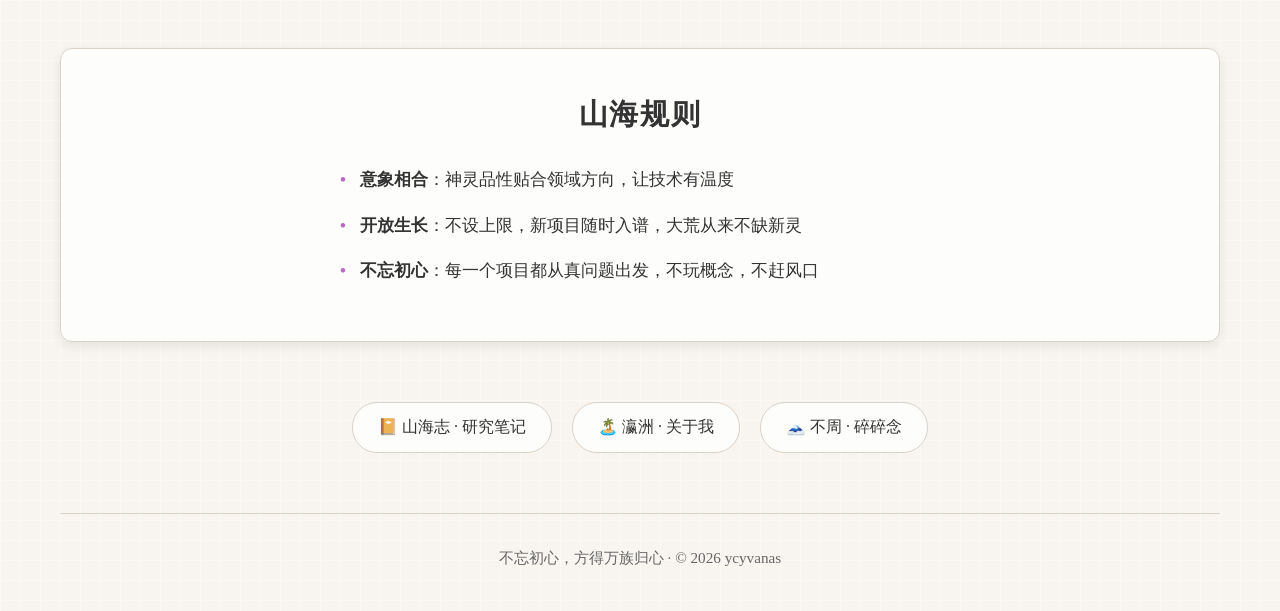
==== commit 0dfc3f79: "女娲使用独立天部sky配色：紫靛边框+淡紫标签，金部/火部归位" ====
--- a/index.html
+++ b/index.html
@@ -52,8 +52,8 @@
                     <a href="gods/fusang.html" class="enter-btn">进入篇章</a>
                 </div>
 
-                <!-- 火部 - 女娲 -->
-                <div class="god-card fire">
+                <!-- 天部 - 女娲 -->
+                <div class="god-card sky">
                     <div class="god-icon">🌟</div>
                     <h3>女娲 · 彩石补天</h3>
                     <p class="tag">AI & Agent</p>
